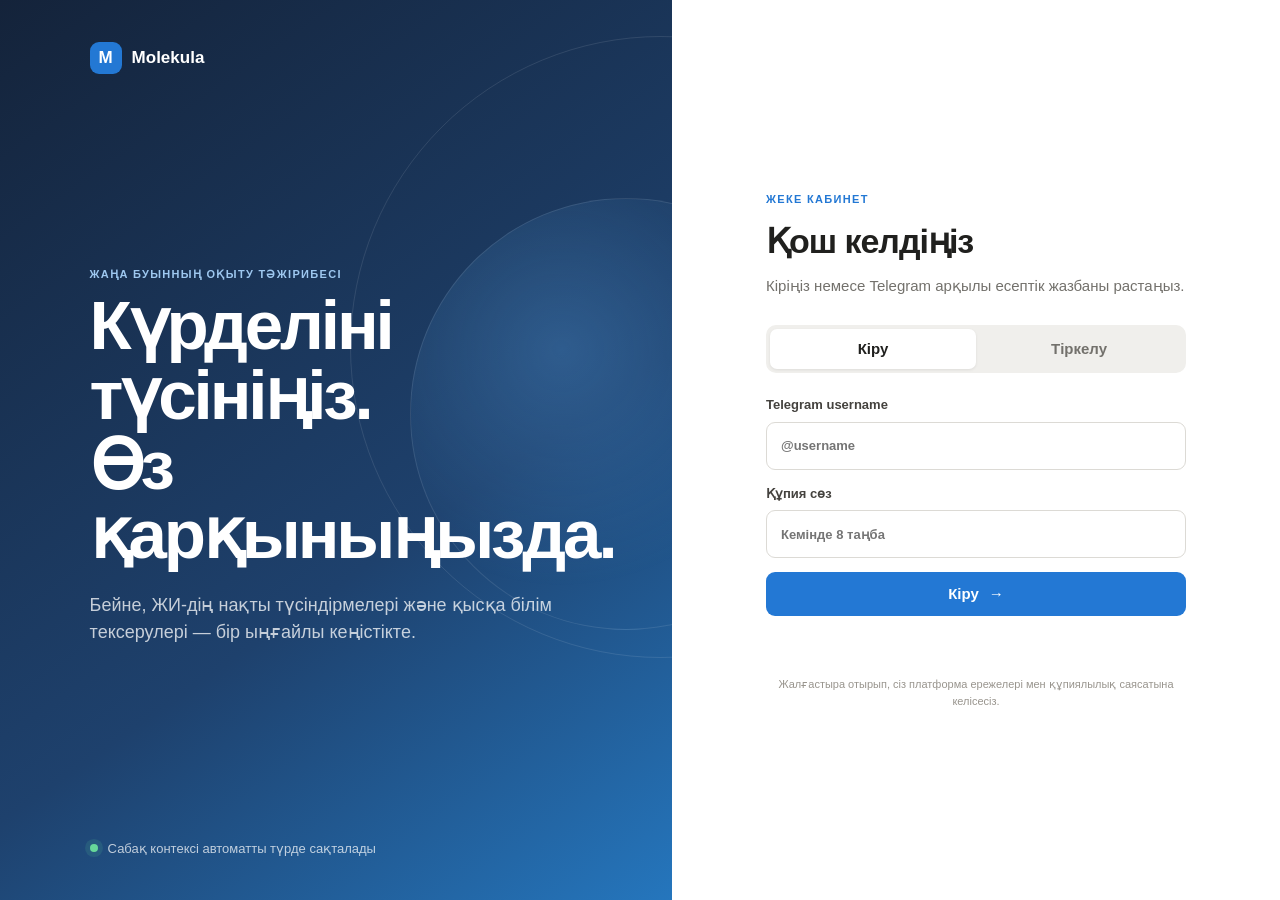
==== index.html @ 889ff163 "Integrate lesson tools into Molekula - lesson.html + js/player.js: 'Сабақ құралдары' panel under the" ====
<!doctype html>
<html lang="kk">
<head>
  <meta charset="utf-8">
  <meta name="viewport" content="width=device-width, initial-scale=1">
  <title>Кіру — Molekula</title>
  <link rel="stylesheet" href="css/style.css">
</head>
<body class="auth-page">
  <main class="auth-shell">
    <section class="auth-story" aria-label="Платформа туралы">
      <a class="brand brand-light" href="#" aria-label="Molekula"><span class="brand-mark">M</span><span>Molekula</span></a>
      <div class="story-copy">
        <span class="eyebrow light">Жаңа буынның оқыту тәжірибесі</span>
        <h1>Күрделіні түсініңіз.<br>Өз қарқыныңызда.</h1>
        <p>Бейне, ЖИ-дің нақты түсіндірмелері және қысқа білім тексерулері — бір ыңғайлы кеңістікте.</p>
      </div>
      <div class="story-proof"><span class="proof-dot"></span><span>Сабақ контексі автоматты түрде сақталады</span></div>
    </section>

    <section class="auth-panel">
      <div class="auth-card">
        <div class="mobile-brand"><span class="brand-mark">M</span><b>Molekula</b></div>
        <span class="eyebrow">Жеке кабинет</span>
        <h2>Қош келдіңіз</h2>
        <p class="muted">Кіріңіз немесе Telegram арқылы есептік жазбаны растаңыз.</p>

        <div class="tabs" role="tablist">
          <button class="tab active" type="button" data-tab="login">Кіру</button>
          <button class="tab" type="button" data-tab="register">Тіркелу</button>
        </div>

        <form id="login-form" class="auth-form">
          <label>Telegram username<input name="username" autocomplete="username" placeholder="@username" required></label>
          <label>Құпия сөз<input name="password" type="password" autocomplete="current-password" placeholder="Кемінде 8 таңба" required></label>
          <button class="button primary wide" type="submit">Кіру <span>→</span></button>
        </form>

        <form id="register-form" class="auth-form hidden">
          <div class="telegram-step">
            <span class="step-index">1</span>
            <div><b>Telegram-ботты ашыңыз</b><p>Бот сізді көруі үшін Start батырмасын басыңыз.</p></div>
          </div>
          <a class="button telegram wide" id="telegram-link" href="#" target="_blank" rel="noreferrer">Telegram-ботты ашу</a>
          <label>Telegram username<input name="username" autocomplete="username" placeholder="@username" required></label>
          <button id="request-code" class="button secondary wide" type="button">Telegram арқылы код алу</button>
          <div id="verify-fields" class="hidden">
            <label>Растау коды<input name="code" inputmode="numeric" maxlength="6" placeholder="000000"></label>
            <label>Құпия сөз ойлап табыңыз<input name="password" type="password" autocomplete="new-password" minlength="8" placeholder="Кемінде 8 таңба"></label>
            <button class="button primary wide" type="submit">Тіркелгі жасау <span>→</span></button>
          </div>
        </form>
        <div id="auth-status" class="status" role="status" aria-live="polite"></div>
        <p class="fineprint">Жалғастыра отырып, сіз платформа ережелері мен құпиялылық саясатына келісесіз.</p>
      </div>
    </section>
  </main>
  <script src="js/config.js"></script>
  <script src="js/api.js"></script>
  <script>
    if (getToken()) location.replace('lesson.html');
    document.querySelector('#telegram-link').href = window.APP_CONFIG.apiBase + '/telegram';
    let regToken = null;
    const statusBox = document.querySelector('#auth-status');
    const setStatus = (text, kind='') => { statusBox.textContent = text; statusBox.className = `status ${kind}`; };
    document.querySelectorAll('.tab').forEach(tab => tab.addEventListener('click', () => {
      document.querySelectorAll('.tab').forEach(x => x.classList.toggle('active', x === tab));
      document.querySelector('#login-form').classList.toggle('hidden', tab.dataset.tab !== 'login');
      document.querySelector('#register-form').classList.toggle('hidden', tab.dataset.tab !== 'register');
      setStatus('');
    }));
    const enter = (data) => { setToken(data.token); location.href = 'lesson.html'; };
    document.querySelector('#login-form').addEventListener('submit', async e => {
      e.preventDefault(); setStatus('Кіру жүріп жатыр…');
      const f = new FormData(e.currentTarget);
      try { enter(await apiFetch('/api/auth/login', {method:'POST', body:Object.fromEntries(f)})); }
      catch (err) { setStatus(err.message, 'error'); }
    });
    document.querySelector('#request-code').addEventListener('click', async () => {
      const username = document.querySelector('#register-form [name="username"]').value;
      setStatus('Код жіберіліп жатыр…');
      try {
        const d = await apiFetch('/api/auth/request-code', {method:'POST', body:{username}});
        regToken = d.reg_token;
        document.querySelector('#verify-fields').classList.remove('hidden'); setStatus(d.message, 'success');
      } catch (err) { setStatus(err.message, 'error'); }
    });
    document.querySelector('#register-form').addEventListener('submit', async e => {
      e.preventDefault(); setStatus('Тіркелгі жасалып жатыр…');
      const f = new FormData(e.currentTarget);
      try { enter(await apiFetch('/api/auth/register', {method:'POST', body:{...Object.fromEntries(f), reg_token: regToken}})); }
      catch (err) { setStatus(err.message, 'error'); }
    });
  </script>
</body>
</html>
---- css/style.css ----
:root {
    --ink: #20201e;
    --muted: #73716c;
    --canvas: #f7f7f5;
    --surface: #fff;
    --line: #e8e7e3;
    --blue: #2378d4;
    --blue-soft: #eaf3fb;
    --green: #3d9368;
    --orange: #c86f2b;
    --orange-soft: #fff2e7;
    --navy: #182840;
    --shadow:
        0 1px 2px rgba(20, 20, 18, 0.04), 0 14px 40px rgba(20, 20, 18, 0.06);
    --radius: 12px;
}
* {
    box-sizing: border-box;
}
html {
    scroll-behavior: smooth;
}
body {
    margin: 0;
    color: var(--ink);
    background: var(--canvas);
    font:
        15px/1.5 Arial,
        sans-serif;
}
button,
input,
textarea {
    font: inherit;
}
button,
a {
    touch-action: manipulation;
}
button:focus-visible,
a:focus-visible,
input:focus-visible,
textarea:focus-visible {
    outline: 3px solid rgba(35, 120, 212, 0.25);
    outline-offset: 2px;
}
.hidden {
    display: none !important;
}
.muted {
    color: var(--muted);
}
.eyebrow {
    display: block;
    margin-bottom: 8px;
    color: var(--blue);
    font-size: 11px;
    font-weight: 700;
    letter-spacing: 0.12em;
    text-transform: uppercase;
}
.eyebrow.light {
    color: #9ec8f0;
}
.brand {
    display: flex;
    align-items: center;
    gap: 10px;
    color: var(--ink);
    font-size: 17px;
    font-weight: 700;
    text-decoration: none;
}
.brand-light {
    color: #fff;
}
.brand-mark {
    display: grid;
    width: 32px;
    height: 32px;
    place-items: center;
    border-radius: 9px;
    background: var(--blue);
    color: #fff;
    font-weight: 800;
}
.button {
    min-height: 44px;
    padding: 0 18px;
    border: 1px solid transparent;
    border-radius: 9px;
    display: inline-flex;
    align-items: center;
    justify-content: center;
    gap: 10px;
    color: var(--ink);
    background: #fff;
    font-weight: 700;
    text-decoration: none;
    cursor: pointer;
    transition: 0.18s ease;
}
.button:hover {
    transform: translateY(-1px);
}
.button.primary {
    background: var(--blue);
    color: #fff;
}
.button.secondary {
    border-color: var(--line);
    background: #fff;
}
.button.telegram {
    background: #eaf5fc;
    color: #1879b5;
}
.button.attention {
    background: var(--orange-soft);
    color: #9b4e16;
}
.button.wide {
    width: 100%;
}
.icon-button {
    width: 44px;
    height: 44px;
    border: 0;
    border-radius: 9px;
    background: transparent;
    color: var(--muted);
    cursor: pointer;
    font-size: 20px;
}
.icon-button:hover {
    background: #f0efec;
}
.auth-page {
    background: #fff;
}
.auth-shell {
    min-height: 100vh;
    display: grid;
    grid-template-columns: minmax(360px, 1.05fr) minmax(420px, 0.95fr);
}
.auth-story {
    position: relative;
    overflow: hidden;
    min-height: 100vh;
    padding: 42px 7vw;
    display: flex;
    flex-direction: column;
    justify-content: space-between;
    color: #fff;
    background: linear-gradient(145deg, #14233a 0%, #1e416d 60%, #2576bd 100%);
}
.auth-story:before,
.auth-story:after {
    content: "";
    position: absolute;
    border: 1px solid rgba(255, 255, 255, 0.1);
    border-radius: 50%;
}
.auth-story:before {
    width: 620px;
    height: 620px;
    right: -300px;
    top: 4%;
}
.auth-story:after {
    width: 430px;
    height: 430px;
    right: -170px;
    top: 22%;
    background: radial-gradient(
        circle at 35% 35%,
        rgba(101, 183, 255, 0.25),
        transparent 60%
    );
}
.story-copy {
    position: relative;
    z-index: 1;
    max-width: 630px;
}
.story-copy h1 {
    margin: 0 0 22px;
    font-size: clamp(44px, 5.4vw, 78px);
    line-height: 1.01;
    letter-spacing: -0.045em;
}
.story-copy p {
    max-width: 530px;
    margin: 0;
    color: rgba(255, 255, 255, 0.75);
    font-size: 18px;
}
.story-proof {
    position: relative;
    z-index: 1;
    display: flex;
    align-items: center;
    gap: 10px;
    color: rgba(255, 255, 255, 0.72);
    font-size: 13px;
}
.proof-dot {
    width: 8px;
    height: 8px;
    border-radius: 50%;
    background: #67d89a;
    box-shadow: 0 0 0 5px rgba(103, 216, 154, 0.12);
}
.auth-panel {
    display: grid;
    place-items: center;
    padding: 48px;
}
.auth-card {
    width: min(420px, 100%);
}
.mobile-brand {
    display: none;
}
.auth-card h2 {
    margin: 0;
    font-size: 34px;
    letter-spacing: -0.03em;
}
.auth-card > .muted {
    margin: 8px 0 28px;
}
.tabs {
    display: grid;
    grid-template-columns: 1fr 1fr;
    padding: 4px;
    margin-bottom: 22px;
    border-radius: 10px;
    background: #f0efec;
}
.tab {
    min-height: 40px;
    border: 0;
    border-radius: 7px;
    background: transparent;
    color: var(--muted);
    font-weight: 700;
    cursor: pointer;
}
.tab.active {
    background: #fff;
    color: var(--ink);
    box-shadow: 0 1px 3px rgba(0, 0, 0, 0.08);
}
.auth-form {
    display: grid;
    gap: 14px;
}
.auth-form label {
    display: grid;
    gap: 7px;
    color: #44423e;
    font-size: 13px;
    font-weight: 700;
}
.auth-form input {
    width: 100%;
    height: 48px;
    padding: 0 14px;
    border: 1px solid #dcdad5;
    border-radius: 9px;
    background: #fff;
}
.auth-form input:focus {
    border-color: var(--blue);
}
.telegram-step {
    display: flex;
    gap: 12px;
    padding: 14px;
    border: 1px solid var(--line);
    border-radius: 10px;
    background: #fafaf8;
}
.step-index {
    display: grid;
    flex: 0 0 28px;
    height: 28px;
    place-items: center;
    border-radius: 50%;
    background: var(--blue);
    color: #fff;
    font-weight: 700;
}
.telegram-step b {
    font-size: 13px;
}
.telegram-step p {
    margin: 2px 0 0;
    color: var(--muted);
    font-size: 12px;
}
.status {
    min-height: 24px;
    margin-top: 14px;
    font-size: 13px;
}
.status.error {
    color: #bd4439;
}
.status.success {
    color: var(--green);
}
.fineprint {
    margin: 22px 0 0;
    color: #99958e;
    font-size: 11px;
    text-align: center;
}
.topbar {
    position: sticky;
    z-index: 20;
    top: 0;
    height: 72px;
    padding: 0 28px;
    display: grid;
    grid-template-columns: 280px 1fr auto;
    align-items: center;
    border-bottom: 1px solid var(--line);
    background: rgba(255, 255, 255, 0.92);
    backdrop-filter: blur(14px);
}
.topbar-left {
    display: flex;
    align-items: center;
    gap: 10px;
}
#toggle-sidebar {
    flex-shrink: 0;
    font-size: 18px;
}
.course-title {
    display: flex;
    gap: 10px;
    align-items: center;
}
.course-title span {
    color: var(--muted);
}
.profile-menu {
    display: flex;
    align-items: center;
    gap: 10px;
}
.avatar {
    width: 38px;
    height: 38px;
    display: grid;
    place-items: center;
    overflow: hidden;
    border-radius: 10px;
    background: var(--blue-soft);
    color: var(--blue);
    font-weight: 800;
}
.avatar img {
    width: 100%;
    height: 100%;
    object-fit: cover;
}
.profile-copy {
    display: grid;
    min-width: 130px;
    font-size: 12px;
}
.profile-copy span {
    color: var(--muted);
}
.workspace {
    max-width: 1600px;
    min-height: calc(100vh - 72px);
    margin: auto;
    display: grid;
    grid-template-columns: 280px minmax(0, 1fr);
    transition: grid-template-columns 0.25s ease;
}
.workspace.sidebar-collapsed {
    grid-template-columns: 0px minmax(0, 1fr);
}
.sidebar {
    position: sticky;
    top: 72px;
    height: calc(100vh - 72px);
    padding: 30px 20px;
    overflow: hidden;
    border-right: 1px solid var(--line);
    background: #fbfbf9;
    transition:
        padding 0.2s ease,
        opacity 0.2s ease;
}
.workspace.sidebar-collapsed .sidebar {
    padding: 30px 0;
    border-right: 0;
    opacity: 0;
    pointer-events: none;
}
.sidebar-heading {
    display: grid;
    padding: 0 10px 18px;
}
.progress-track {
    height: 4px;
    margin: 0 10px 26px;
    overflow: hidden;
    border-radius: 4px;
    background: #e8e7e3;
}
.progress-track span {
    display: block;
    height: 100%;
    background: var(--blue);
}
.lesson-list {
    display: grid;
    gap: 6px;
}
.lesson-item {
    display: flex;
    gap: 12px;
    align-items: center;
    padding: 12px 10px;
    border-radius: 10px;
    color: var(--ink);
    text-decoration: none;
}
.lesson-item:hover {
    background: #f1f0ed;
}
.lesson-item.active {
    background: var(--blue-soft);
}
.lesson-item.locked {
    pointer-events: none;
    opacity: 0.48;
}
.lesson-number {
    display: grid;
    flex: 0 0 32px;
    height: 32px;
    place-items: center;
    border: 1px solid var(--line);
    border-radius: 9px;
    background: #fff;
    color: var(--muted);
    font-size: 12px;
    font-weight: 700;
}
.lesson-item.active .lesson-number {
    border-color: var(--blue);
    background: var(--blue);
    color: #fff;
}
.lesson-item span:last-child {
    display: grid;
    line-height: 1.3;
}
.lesson-item small {
    color: var(--muted);
    font-size: 10px;
    text-transform: uppercase;
    letter-spacing: 0.08em;
}
.lesson-item b {
    margin-top: 3px;
    font-size: 13px;
}
.sidebar-note {
    position: absolute;
    right: 20px;
    bottom: 24px;
    left: 20px;
    display: flex;
    gap: 10px;
    padding: 14px;
    border: 1px solid var(--line);
    border-radius: 10px;
    background: #fff;
}
.sidebar-note > span {
    color: var(--blue);
}
.sidebar-note p {
    display: grid;
    margin: 0;
    color: var(--muted);
    font-size: 12px;
}
.sidebar-note b {
    color: var(--ink);
}
.lesson-area {
    min-width: 0;
    padding: 34px clamp(24px, 4vw, 60px) 60px;
}
.lesson-head {
    display: flex;
    align-items: end;
    justify-content: space-between;
    gap: 24px;
    margin-bottom: 24px;
}
.lesson-head h1 {
    margin: 0;
    font-size: clamp(27px, 3vw, 38px);
    line-height: 1.15;
    letter-spacing: -0.035em;
}
.lesson-state {
    padding: 7px 10px;
    border-radius: 7px;
    background: #efeee9;
    color: var(--muted);
    font-size: 12px;
    font-weight: 700;
}
.lesson-state.passed {
    background: #e9f4ed;
    color: var(--green);
}
.learning-grid {
    display: grid;
    grid-template-columns: minmax(0, 1.65fr) minmax(330px, 0.75fr);
    gap: 18px;
    align-items: stretch;
}
.video-card,
.assistant-card,
.completion-card {
    border: 1px solid var(--line);
    border-radius: var(--radius);
    background: var(--surface);
    box-shadow: var(--shadow);
}
.video-card {
    overflow: hidden;
}
.video-frame {
    position: relative;
    aspect-ratio: 16/9;
    overflow: hidden;
    background: #111;
}
.video-frame iframe,
#player {
    width: 100%;
    height: 100%;
}
.video-loader {
    position: absolute;
    inset: 0;
    display: grid;
    place-content: center;
    gap: 10px;
    color: #bcbcbc;
    text-align: center;
    background: #111;
}
.video-loader span {
    width: 28px;
    height: 28px;
    margin: auto;
    border: 2px solid #555;
    border-top-color: #fff;
    border-radius: 50%;
    animation: spin 0.8s linear infinite;
}
.video-loader p {
    margin: 0;
    font-size: 12px;
}
.video-meta {
    min-height: 76px;
    padding: 14px 18px;
    display: flex;
    align-items: center;
    justify-content: space-between;
    border-bottom: 1px solid var(--line);
}
.video-meta > div {
    display: grid;
}
.video-meta b {
    font-size: 18px;
    font-variant-numeric: tabular-nums;
}
.video-meta span {
    color: var(--muted);
    font-size: 11px;
}
.assistant-card {
    min-height: 420px;
    display: flex;
    flex-direction: column;
    overflow: hidden;
}
.assistant-head {
    height: 72px;
    padding: 0 16px;
    display: flex;
    align-items: center;
    gap: 10px;
    border-bottom: 1px solid var(--line);
}
.ai-avatar {
    display: grid;
    width: 36px;
    height: 36px;
    place-items: center;
    border-radius: 10px;
    background: var(--navy);
    color: #fff;
}
.assistant-head > div:nth-child(2) {
    display: grid;
    flex: 1;
}
.assistant-head span {
    display: flex;
    align-items: center;
    gap: 5px;
    color: var(--muted);
    font-size: 10px;
}
.assistant-head i {
    width: 6px;
    height: 6px;
    border-radius: 50%;
    background: #52ac79;
}
.chat-box {
    flex: 1;
    min-height: 0;
    padding: 18px;
    overflow-y: auto;
    background: #fbfbfa;
}
.message {
    max-width: 88%;
    margin-bottom: 12px;
    padding: 12px 14px;
    border-radius: 10px;
    background: #fff;
    border: 1px solid var(--line);
}
.message.user {
    margin-left: auto;
    background: var(--blue);
    border-color: var(--blue);
    color: #fff;
}
.message.error {
    color: #b84338;
    background: #fff1ef;
}
.message p {
    margin: 3px 0 0;
    white-space: pre-wrap;
}
.message-label {
    font-size: 10px;
    font-weight: 700;
    letter-spacing: 0.06em;
    text-transform: uppercase;
    opacity: 0.6;
}
.suggestion {
    width: 100%;
    min-height: 44px;
    margin-top: 8px;
    padding: 0 12px;
    display: flex;
    align-items: center;
    justify-content: space-between;
    border: 1px solid var(--line);
    border-radius: 9px;
    background: #fff;
    color: #55524d;
    cursor: pointer;
    text-align: left;
}
.suggestion:hover {
    border-color: #b9d5ee;
}
.composer {
    margin: 12px;
    border: 1px solid #d9d8d3;
    border-radius: 10px;
    background: #fff;
}
.composer:focus-within {
    border-color: var(--blue);
    box-shadow: 0 0 0 3px rgba(35, 120, 212, 0.1);
}
.composer textarea {
    width: 100%;
    max-height: 120px;
    padding: 12px 12px 4px;
    resize: none;
    border: 0;
    outline: 0;
    background: transparent;
}
.composer-foot {
    padding: 4px 6px 6px 12px;
    display: flex;
    align-items: center;
    justify-content: space-between;
    color: var(--muted);
    font-size: 10px;
}
.send-button {
    width: 36px;
    height: 36px;
    border: 0;
    border-radius: 8px;
    background: var(--blue);
    color: #fff;
    cursor: pointer;
    font-size: 20px;
}
.completion-card {
    margin-top: 18px;
    padding: 26px 28px;
    display: flex;
    align-items: center;
    justify-content: space-between;
    gap: 24px;
}
.completion-card h2 {
    margin: 0;
    font-size: 23px;
}
.completion-card p {
    max-width: 620px;
    margin: 6px 0 0;
    color: var(--muted);
}
.modal {
    position: fixed;
    z-index: 100;
    inset: 0;
    padding: 24px;
    display: grid;
    place-items: center;
    background: rgba(15, 18, 22, 0.6);
    backdrop-filter: blur(6px);
}
.modal-card {
    width: min(720px, 100%);
    max-height: 90vh;
    overflow: auto;
    border-radius: 14px;
    background: #fff;
    box-shadow: 0 30px 100px rgba(0, 0, 0, 0.25);
}
.modal-head {
    position: sticky;
    z-index: 2;
    top: 0;
    padding: 20px 24px;
    display: flex;
    align-items: center;
    justify-content: space-between;
    border-bottom: 1px solid var(--line);
    background: #fff;
}
.modal-head h2 {
    margin: 0;
}
.test-content {
    padding: 24px;
}
.loading-state {
    padding: 56px 20px;
    color: var(--muted);
    text-align: center;
}
.question-card {
    padding: 20px 0;
    border-bottom: 1px solid var(--line);
}
.question-card h3 {
    margin: 0 0 14px;
    font-size: 16px;
}
.option {
    margin: 8px 0;
    padding: 11px 12px;
    display: flex;
    gap: 10px;
    border: 1px solid var(--line);
    border-radius: 9px;
    cursor: pointer;
}
.option:hover {
    background: #fafaf8;
}
.option input {
    accent-color: var(--blue);
}
.test-actions {
    padding-top: 22px;
    display: flex;
    justify-content: flex-end;
}
.result-score {
    padding: 26px;
    border-radius: 12px;
    background: var(--blue-soft);
    text-align: center;
}
.result-score strong {
    display: block;
    color: var(--blue);
    font-size: 48px;
}
.result-score.passed {
    background: #e9f4ed;
}
.result-score.passed strong {
    color: var(--green);
}
.review-item {
    padding: 14px 0;
    border-bottom: 1px solid var(--line);
}
.review-item a {
    color: var(--blue);
    font-weight: 700;
}
.review-item p {
    margin: 4px 0;
    color: var(--muted);
}
@keyframes spin {
    to {
        transform: rotate(360deg);
    }
}
@media (max-width: 1100px) {
    .workspace {
        grid-template-columns: 220px minmax(0, 1fr);
    }
    .topbar {
        grid-template-columns: 220px 1fr auto;
    }
    .learning-grid {
        grid-template-columns: 1fr;
    }
    .sidebar {
        padding-inline: 12px;
    }
}
@media (max-width: 760px) {
    .auth-shell {
        display: block;
    }
    .auth-story {
        display: none;
    }
    .auth-panel {
        min-height: 100vh;
        padding: 28px 20px;
    }
    .mobile-brand {
        margin-bottom: 48px;
        display: flex;
        align-items: center;
        gap: 10px;
    }
    .topbar {
        height: 64px;
        padding: 0 16px;
        grid-template-columns: 1fr auto;
    }
    .course-title,
    .profile-copy {
        display: none;
    }
    .workspace {
        display: block;
    }
    .sidebar {
        position: static;
        width: 100%;
        height: auto;
        max-height: 200px;
        padding: 14px 16px;
        border-right: 0;
        border-bottom: 1px solid var(--line);
        overflow-x: auto;
        transition:
            max-height 0.2s ease,
            padding 0.2s ease,
            opacity 0.2s ease;
    }
    .workspace.sidebar-collapsed .sidebar {
        max-height: 0;
        padding: 0 16px;
        border-bottom: 0;
        opacity: 0;
        pointer-events: none;
    }
    .sidebar-heading,
    .progress-track,
    .sidebar-note {
        display: none;
    }
    .lesson-list {
        display: flex;
    }
    .lesson-item {
        min-width: 200px;
    }
    .lesson-area {
        padding: 24px 16px 48px;
    }
    .lesson-head {
        align-items: start;
    }
    .lesson-state {
        display: none;
    }
    .learning-grid {
        gap: 14px;
    }
    .video-meta {
        align-items: stretch;
        gap: 12px;
        flex-direction: column;
    }
    .video-meta .button {
        width: 100%;
    }
    .assistant-card {
        height: min(65vh, 560px);
    }
    .completion-card {
        align-items: stretch;
        flex-direction: column;
        padding: 22px;
    }
    .modal {
        padding: 0;
        align-items: end;
    }
    .modal-card {
        width: 100%;
        max-height: 94vh;
        border-radius: 16px 16px 0 0;
    }
}
@media (prefers-reduced-motion: reduce) {
    * {
        scroll-behavior: auto !important;
        transition: none !important;
        animation-duration: 0.01ms !important;
    }
}
.message p ul,
.message p ol {
    margin: 6px 0 6px 20px;
    padding: 0;
}
.message p li {
    margin-bottom: 4px;
}
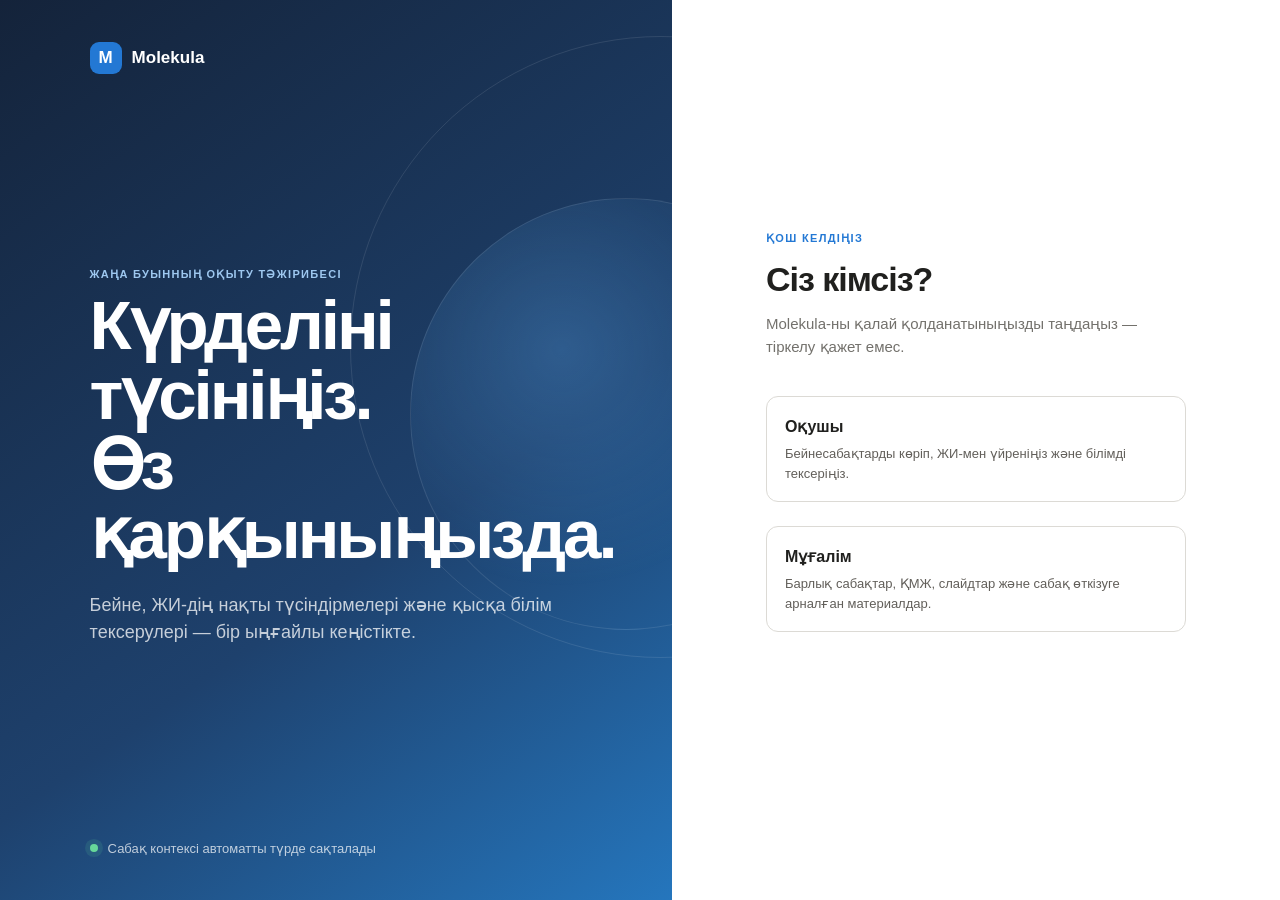
==== commit 429d4f5b: "Replace Telegram login and registration with a simple role choice The start page now only asks wheth" ====
--- a/index.html
+++ b/index.html
@@ -3,8 +3,8 @@
 <head>
   <meta charset="utf-8">
   <meta name="viewport" content="width=device-width, initial-scale=1">
-  <title>Кіру — Molekula</title>
-  <link rel="stylesheet" href="css/style.css">
+  <title>Molekula</title>
+  <link rel="stylesheet" href="css/style.css?v=5">
 </head>
 <body class="auth-page">
   <main class="auth-shell">
@@ -21,76 +21,24 @@
     <section class="auth-panel">
       <div class="auth-card">
         <div class="mobile-brand"><span class="brand-mark">M</span><b>Molekula</b></div>
-        <span class="eyebrow">Жеке кабинет</span>
-        <h2>Қош келдіңіз</h2>
-        <p class="muted">Кіріңіз немесе Telegram арқылы есептік жазбаны растаңыз.</p>
+        <span class="eyebrow">Қош келдіңіз</span>
+        <h2>Сіз кімсіз?</h2>
+        <p class="muted">Molekula-ны қалай қолданатыныңызды таңдаңыз — тіркелу қажет емес.</p>
 
-        <div class="tabs" role="tablist">
-          <button class="tab active" type="button" data-tab="login">Кіру</button>
-          <button class="tab" type="button" data-tab="register">Тіркелу</button>
+        <div class="auth-form role-options" role="group" aria-label="Рөлді таңдау">
+          <button class="role-option" type="button" data-role="student">
+            <span><b>Оқушы</b><small>Бейнесабақтарды көріп, ЖИ-мен үйреніңіз және білімді тексеріңіз.</small></span>
+          </button>
+          <button class="role-option" type="button" data-role="teacher">
+            <span><b>Мұғалім</b><small>Барлық сабақтар, ҚМЖ, слайдтар және сабақ өткізуге арналған материалдар.</small></span>
+          </button>
         </div>
-
-        <form id="login-form" class="auth-form">
-          <label>Telegram username<input name="username" autocomplete="username" placeholder="@username" required></label>
-          <label>Құпия сөз<input name="password" type="password" autocomplete="current-password" placeholder="Кемінде 8 таңба" required></label>
-          <button class="button primary wide" type="submit">Кіру <span>→</span></button>
-        </form>
-
-        <form id="register-form" class="auth-form hidden">
-          <div class="telegram-step">
-            <span class="step-index">1</span>
-            <div><b>Telegram-ботты ашыңыз</b><p>Бот сізді көруі үшін Start батырмасын басыңыз.</p></div>
-          </div>
-          <a class="button telegram wide" id="telegram-link" href="#" target="_blank" rel="noreferrer">Telegram-ботты ашу</a>
-          <label>Telegram username<input name="username" autocomplete="username" placeholder="@username" required></label>
-          <button id="request-code" class="button secondary wide" type="button">Telegram арқылы код алу</button>
-          <div id="verify-fields" class="hidden">
-            <label>Растау коды<input name="code" inputmode="numeric" maxlength="6" placeholder="000000"></label>
-            <label>Құпия сөз ойлап табыңыз<input name="password" type="password" autocomplete="new-password" minlength="8" placeholder="Кемінде 8 таңба"></label>
-            <button class="button primary wide" type="submit">Тіркелгі жасау <span>→</span></button>
-          </div>
-        </form>
         <div id="auth-status" class="status" role="status" aria-live="polite"></div>
-        <p class="fineprint">Жалғастыра отырып, сіз платформа ережелері мен құпиялылық саясатына келісесіз.</p>
       </div>
     </section>
   </main>
   <script src="js/config.js"></script>
-  <script src="js/api.js"></script>
-  <script>
-    if (getToken()) location.replace('lesson.html');
-    document.querySelector('#telegram-link').href = window.APP_CONFIG.apiBase + '/telegram';
-    let regToken = null;
-    const statusBox = document.querySelector('#auth-status');
-    const setStatus = (text, kind='') => { statusBox.textContent = text; statusBox.className = `status ${kind}`; };
-    document.querySelectorAll('.tab').forEach(tab => tab.addEventListener('click', () => {
-      document.querySelectorAll('.tab').forEach(x => x.classList.toggle('active', x === tab));
-      document.querySelector('#login-form').classList.toggle('hidden', tab.dataset.tab !== 'login');
-      document.querySelector('#register-form').classList.toggle('hidden', tab.dataset.tab !== 'register');
-      setStatus('');
-    }));
-    const enter = (data) => { setToken(data.token); location.href = 'lesson.html'; };
-    document.querySelector('#login-form').addEventListener('submit', async e => {
-      e.preventDefault(); setStatus('Кіру жүріп жатыр…');
-      const f = new FormData(e.currentTarget);
-      try { enter(await apiFetch('/api/auth/login', {method:'POST', body:Object.fromEntries(f)})); }
-      catch (err) { setStatus(err.message, 'error'); }
-    });
-    document.querySelector('#request-code').addEventListener('click', async () => {
-      const username = document.querySelector('#register-form [name="username"]').value;
-      setStatus('Код жіберіліп жатыр…');
-      try {
-        const d = await apiFetch('/api/auth/request-code', {method:'POST', body:{username}});
-        regToken = d.reg_token;
-        document.querySelector('#verify-fields').classList.remove('hidden'); setStatus(d.message, 'success');
-      } catch (err) { setStatus(err.message, 'error'); }
-    });
-    document.querySelector('#register-form').addEventListener('submit', async e => {
-      e.preventDefault(); setStatus('Тіркелгі жасалып жатыр…');
-      const f = new FormData(e.currentTarget);
-      try { enter(await apiFetch('/api/auth/register', {method:'POST', body:{...Object.fromEntries(f), reg_token: regToken}})); }
-      catch (err) { setStatus(err.message, 'error'); }
-    });
-  </script>
+  <script src="js/api.js?v=5"></script>
+  <script src="js/auth.js?v=5"></script>
 </body>
 </html>
--- a/css/style.css
+++ b/css/style.css
@@ -30,6 +30,7 @@
 }
 button,
 input,
+select,
 textarea {
     font: inherit;
 }
@@ -40,12 +41,31 @@
 button:focus-visible,
 a:focus-visible,
 input:focus-visible,
+select:focus-visible,
 textarea:focus-visible {
     outline: 3px solid rgba(35, 120, 212, 0.25);
     outline-offset: 2px;
 }
 .hidden {
     display: none !important;
+}
+.visually-hidden {
+    position: absolute;
+    width: 1px;
+    height: 1px;
+    padding: 0;
+    margin: -1px;
+    overflow: hidden;
+    clip-path: inset(50%);
+    white-space: nowrap;
+    border: 0;
+}
+button:disabled {
+    cursor: wait;
+    opacity: 0.65;
+}
+button:disabled:hover {
+    transform: none;
 }
 .muted {
     color: var(--muted);
@@ -256,6 +276,104 @@
     display: grid;
     gap: 14px;
 }
+.auth-form fieldset {
+    min-width: 0;
+    margin: 0;
+    padding: 0;
+    border: 0;
+}
+.role-options legend {
+    margin-bottom: 6px;
+    font-size: 21px;
+    font-weight: 700;
+    line-height: 1.3;
+}
+.role-intro {
+    margin: 0 0 16px;
+    color: #625f5a;
+    font-size: 13px;
+}
+.auth-form .role-option {
+    display: flex;
+    align-items: start;
+    gap: 12px;
+    margin-top: 10px;
+    padding: 18px;
+    border: 1px solid #dcdad5;
+    border-radius: var(--radius);
+    cursor: pointer;
+    transition: border-color 0.18s ease, background 0.18s ease;
+}
+button.role-option {
+    width: 100%;
+    margin: 0;
+    background: #fff;
+    color: inherit;
+    font: inherit;
+    text-align: left;
+}
+button.role-option:focus-visible {
+    outline: 3px solid var(--blue);
+    outline-offset: 3px;
+}
+button.role-option:disabled {
+    cursor: progress;
+    opacity: 0.6;
+}
+.role-option:hover {
+    border-color: var(--blue);
+}
+.role-option:has(input:checked) {
+    border-color: var(--blue);
+    background: var(--blue-soft);
+    box-shadow: inset 0 0 0 1px var(--blue);
+}
+.role-option:has(input:focus-visible) {
+    outline: 3px solid var(--blue);
+    outline-offset: 3px;
+}
+.auth-form .role-option input {
+    flex: 0 0 18px;
+    width: 18px;
+    height: 18px;
+    margin: 3px 0 0;
+    accent-color: var(--blue);
+}
+.role-option span {
+    display: grid;
+    gap: 5px;
+}
+.role-option b {
+    color: var(--ink);
+    font-size: 16px;
+}
+.role-option small {
+    color: #625f5a;
+    font-size: 13px;
+    font-weight: 400;
+    line-height: 1.5;
+}
+.selected-role {
+    display: flex;
+    justify-content: space-between;
+    align-items: center;
+    gap: 10px;
+    color: #625f5a;
+    font-size: 13px;
+}
+.selected-role b {
+    color: var(--ink);
+}
+.text-button {
+    min-height: 44px;
+    padding: 0 10px;
+    border: 0;
+    border-radius: 8px;
+    background: var(--blue-soft);
+    color: #175ca6;
+    font-weight: 700;
+    cursor: pointer;
+}
 .auth-form label {
     display: grid;
     gap: 7px;
@@ -392,6 +510,8 @@
     top: 72px;
     height: calc(100vh - 72px);
     padding: 30px 20px;
+    display: flex;
+    flex-direction: column;
     overflow: hidden;
     border-right: 1px solid var(--line);
     background: #fbfbf9;
@@ -423,7 +543,15 @@
 }
 .lesson-list {
     display: grid;
+    align-content: start;
     gap: 6px;
+    /* Список уроков прокручивается сам, заголовок и «Кеңес» остаются на месте. */
+    flex: 1 1 auto;
+    min-height: 0;
+    overflow-y: auto;
+    overscroll-behavior: contain;
+    margin-right: -8px;
+    padding-right: 8px;
 }
 .lesson-item {
     display: flex;
@@ -476,10 +604,8 @@
     font-size: 13px;
 }
 .sidebar-note {
-    position: absolute;
-    right: 20px;
-    bottom: 24px;
-    left: 20px;
+    flex: none;
+    margin-top: 16px;
     display: flex;
     gap: 10px;
     padding: 14px;
@@ -848,6 +974,550 @@
         transform: rotate(360deg);
     }
 }
+.materials-card {
+    margin-top: 24px;
+    padding: 28px;
+    border: 1px solid var(--line);
+    border-radius: var(--radius);
+    background: var(--surface);
+    box-shadow: var(--shadow);
+}
+.materials-heading {
+    display: flex;
+    align-items: center;
+    justify-content: space-between;
+    gap: 16px;
+}
+.materials-heading h2 {
+    margin: 0;
+    font-size: 23px;
+    letter-spacing: -0.02em;
+}
+.materials-heading p,
+.upload-heading p {
+    margin: 6px 0 0;
+    color: #625f5a;
+    font-size: 13px;
+}
+.material-count {
+    flex-shrink: 0;
+    padding: 6px 11px;
+    border-radius: 8px;
+    background: var(--blue-soft);
+    color: #175ca6;
+    font-size: 12px;
+    font-weight: 700;
+}
+.materials-status {
+    margin: 18px 0 0;
+    color: #625f5a;
+    font-size: 14px;
+}
+.materials-status:empty {
+    display: none;
+}
+.materials-status.error,
+.material-item-status.error {
+    color: #a3382e;
+}
+#retry-materials {
+    margin-top: 12px;
+}
+.materials-list {
+    display: grid;
+    gap: 22px;
+    margin-top: 24px;
+}
+.materials-list:empty {
+    margin-top: 0;
+}
+.material-group {
+    display: grid;
+    gap: 8px;
+}
+.material-group h3,
+.upload-heading h3 {
+    margin: 0 0 4px;
+    font-size: 15px;
+}
+.material-item {
+    display: grid;
+    grid-template-columns: auto minmax(0, 1fr) auto;
+    align-items: center;
+    gap: 8px 14px;
+    padding: 14px;
+    border: 1px solid var(--line);
+    border-radius: 10px;
+}
+.material-filetype {
+    display: grid;
+    width: 44px;
+    height: 50px;
+    place-items: center;
+    border: 1px solid #d3e3f1;
+    border-radius: 8px;
+    background: var(--blue-soft);
+    color: #175ca6;
+    font-size: 10px;
+    font-weight: 700;
+}
+.material-copy {
+    min-width: 0;
+}
+.material-copy h4 {
+    margin: 0;
+    font-size: 14px;
+    overflow-wrap: anywhere;
+}
+.material-copy p {
+    margin: 3px 0 0;
+    color: #625f5a;
+    font-size: 12px;
+    overflow-wrap: anywhere;
+}
+.material-actions {
+    display: flex;
+    gap: 8px;
+    flex-wrap: wrap;
+}
+.material-actions .button {
+    padding: 0 12px;
+    font-size: 12px;
+}
+.material-item-status {
+    grid-column: 2 / -1;
+    margin: 0;
+    color: #2c704d;
+    font-size: 12px;
+}
+.material-item-status:empty {
+    display: none;
+}
+.button.danger-quiet {
+    color: #a3382e;
+    background: #fff2f0;
+}
+.button.danger {
+    background: #a3382e;
+    color: #fff;
+}
+.delete-confirmation {
+    grid-column: 1 / -1;
+    padding: 14px;
+    border: 1px solid #eed0cb;
+    border-radius: 8px;
+    background: #fff8f7;
+}
+.delete-confirmation p {
+    margin: 0 0 12px;
+    font-size: 13px;
+    overflow-wrap: anywhere;
+}
+.materials-empty {
+    padding: 26px 20px;
+    border: 1px dashed #dcdad5;
+    border-radius: 10px;
+    background: var(--canvas);
+    text-align: center;
+}
+.materials-empty b {
+    font-size: 14px;
+}
+.materials-empty p {
+    max-width: 520px;
+    margin: 6px auto 0;
+    color: #625f5a;
+    font-size: 13px;
+}
+.material-upload {
+    margin-top: 24px;
+    padding-top: 22px;
+    border-top: 1px solid var(--line);
+}
+.upload-fields {
+    display: grid;
+    grid-template-columns: minmax(0, 1fr) minmax(180px, 0.65fr);
+    gap: 14px;
+    min-width: 0;
+    margin: 18px 0 0;
+    padding: 0;
+    border: 0;
+}
+.upload-fields label {
+    display: grid;
+    min-width: 0;
+    gap: 7px;
+    color: #44423e;
+    font-size: 13px;
+    font-weight: 700;
+}
+.upload-fields input,
+.upload-fields select {
+    width: 100%;
+    min-width: 0;
+    min-height: 46px;
+    padding: 10px 12px;
+    border: 1px solid #dcdad5;
+    border-radius: 8px;
+    color: var(--ink);
+    background: var(--surface);
+}
+.upload-fields input[type="file"] {
+    padding: 8px;
+    font-size: 12px;
+}
+.upload-fields input::file-selector-button {
+    min-height: 30px;
+    margin-right: 12px;
+    border: 0;
+    border-radius: 5px;
+    color: #175ca6;
+    background: var(--blue-soft);
+    cursor: pointer;
+}
+.upload-file,
+.upload-hint {
+    grid-column: 1 / -1;
+}
+.upload-hint {
+    margin: -6px 0 0;
+    color: #625f5a;
+    font-size: 12px;
+}
+#upload-material {
+    justify-self: start;
+}
+.material-upload .status:empty {
+    min-height: 0;
+    margin: 0;
+}
+/* ---------- Режим учителя ---------- */
+.role-badge {
+    padding: 5px 9px;
+    border-radius: 7px;
+    background: var(--orange-soft);
+    color: #9b4e16;
+    font-size: 11px;
+    font-weight: 700;
+    white-space: nowrap;
+}
+.teacher-actions {
+    display: flex;
+    flex-wrap: wrap;
+    gap: 10px;
+}
+.teacher-nav {
+    display: grid;
+    grid-template-columns: repeat(4, minmax(0, 1fr));
+    gap: 10px;
+    margin-bottom: 18px;
+}
+.teacher-nav a {
+    display: flex;
+    gap: 12px;
+    align-items: center;
+    padding: 12px 14px;
+    border: 1px solid var(--line);
+    border-radius: 10px;
+    background: var(--surface);
+    color: var(--ink);
+    text-decoration: none;
+    transition: border-color 0.15s, background 0.15s;
+}
+.teacher-nav a:hover {
+    border-color: var(--blue);
+    background: var(--blue-soft);
+}
+.teacher-nav a.disabled {
+    pointer-events: none;
+    opacity: 0.5;
+}
+.teacher-nav b {
+    display: grid;
+    flex: 0 0 30px;
+    height: 30px;
+    place-items: center;
+    border-radius: 8px;
+    background: var(--blue-soft);
+    color: var(--blue);
+    font-size: 13px;
+}
+.teacher-nav span {
+    display: grid;
+    min-width: 0;
+    font-size: 13px;
+    font-weight: 700;
+    line-height: 1.3;
+}
+.teacher-nav small {
+    overflow: hidden;
+    color: var(--muted);
+    font-size: 11px;
+    font-weight: 400;
+    text-overflow: ellipsis;
+    white-space: nowrap;
+}
+.teacher-mode #lesson-video,
+.teacher-mode #assistant,
+.teacher-mode #lesson-materials,
+.teacher-mode #lesson-tools {
+    scroll-margin-top: 90px;
+}
+.teacher-mode .lesson-item small {
+    text-transform: none;
+    letter-spacing: 0;
+    font-size: 11px;
+}
+.video-frame:fullscreen {
+    aspect-ratio: auto;
+}
+.share-card {
+    width: min(620px, 100%);
+}
+.share-body {
+    display: flex;
+    gap: 24px;
+    align-items: center;
+    padding: 24px;
+}
+.share-qr {
+    flex: none;
+    padding: 12px;
+    border: 1px solid var(--line);
+    border-radius: 12px;
+    background: #fff;
+    line-height: 0;
+}
+.share-qr svg {
+    width: 180px;
+    height: 180px;
+}
+.share-copy {
+    display: grid;
+    gap: 12px;
+    min-width: 0;
+}
+.share-copy p {
+    margin: 0;
+    color: #625f5a;
+    font-size: 14px;
+}
+.share-copy input {
+    width: 100%;
+    padding: 10px 12px;
+    border: 1px solid var(--line);
+    border-radius: 9px;
+    background: var(--canvas);
+    color: var(--ink);
+    font-size: 13px;
+}
+.share-copy small {
+    color: var(--muted);
+    font-size: 12px;
+}
+.share-status {
+    min-height: 1em;
+    color: var(--green) !important;
+    font-weight: 700;
+}
+/* ---------- Главная учителя ---------- */
+.dashboard {
+    max-width: 1280px;
+    margin: auto;
+    padding: 34px clamp(16px, 4vw, 60px) 60px;
+}
+.dashboard-hero {
+    display: flex;
+    align-items: center;
+    justify-content: space-between;
+    gap: 24px;
+    margin-bottom: 28px;
+    padding: 28px;
+    border: 1px solid var(--line);
+    border-radius: var(--radius);
+    background: var(--surface);
+    box-shadow: var(--shadow);
+}
+.dashboard-hero h1 {
+    margin: 0;
+    font-size: clamp(26px, 3vw, 34px);
+    letter-spacing: -0.03em;
+}
+.dashboard-hero p {
+    max-width: 560px;
+    margin: 8px 0 0;
+    color: #625f5a;
+}
+.dashboard-stats {
+    display: flex;
+    gap: 10px;
+}
+.dashboard-stats div {
+    display: grid;
+    min-width: 104px;
+    padding: 14px 16px;
+    border-radius: 10px;
+    background: var(--blue-soft);
+}
+.dashboard-stats b {
+    color: var(--blue);
+    font-size: 26px;
+    line-height: 1.1;
+}
+.dashboard-stats span {
+    color: #175ca6;
+    font-size: 12px;
+}
+.dashboard-heading {
+    display: flex;
+    align-items: center;
+    justify-content: space-between;
+    gap: 16px;
+    margin: 0 0 14px;
+}
+.dashboard-heading h2 {
+    margin: 0;
+    font-size: 22px;
+}
+.dashboard-filter {
+    display: flex;
+    align-items: center;
+    gap: 8px;
+    color: #625f5a;
+    font-size: 13px;
+    cursor: pointer;
+}
+.lesson-cards {
+    display: grid;
+    grid-template-columns: repeat(auto-fill, minmax(290px, 1fr));
+    gap: 14px;
+}
+.lesson-card {
+    display: flex;
+    flex-direction: column;
+    gap: 12px;
+    padding: 18px;
+    border: 1px solid var(--line);
+    border-radius: var(--radius);
+    background: var(--surface);
+    box-shadow: var(--shadow);
+}
+.lesson-card-head {
+    display: flex;
+    align-items: center;
+    gap: 10px;
+}
+.lesson-card-head small {
+    color: var(--muted);
+    font-size: 12px;
+}
+.lesson-card h3 {
+    margin: 0;
+    font-size: 17px;
+    line-height: 1.3;
+}
+.lesson-badges {
+    display: flex;
+    flex-wrap: wrap;
+    gap: 6px;
+}
+.badge {
+    padding: 3px 8px;
+    border-radius: 6px;
+    font-size: 11px;
+    font-weight: 700;
+}
+.material-badge {
+    background: #e9f4ed;
+    color: var(--green);
+}
+.tool-badge {
+    background: var(--orange-soft);
+    color: #9b4e16;
+}
+.muted-badge {
+    background: #efeee9;
+    color: var(--muted);
+}
+.lesson-card-actions {
+    display: flex;
+    gap: 8px;
+    margin-top: auto;
+}
+.lesson-card-actions .button {
+    flex: 1;
+    min-height: 40px;
+    padding: 0 12px;
+    font-size: 13px;
+}
+.dashboard-link {
+    flex: none;
+    margin: -10px 10px 16px;
+    color: var(--blue);
+    font-size: 13px;
+    font-weight: 700;
+    text-decoration: none;
+}
+.dashboard-link:hover {
+    text-decoration: underline;
+}
+/* ---------- Сыныптық тест ---------- */
+.class-test-card {
+    width: min(960px, 100%);
+}
+.class-test-tools {
+    display: flex;
+    flex-wrap: wrap;
+    align-items: center;
+    justify-content: end;
+    gap: 8px;
+}
+.class-test-tools .button {
+    min-height: 38px;
+    padding: 0 12px;
+    font-size: 13px;
+}
+.class-test-body,
+.class-test-answers {
+    padding: 24px 28px;
+    font-size: 18px;
+    line-height: 1.6;
+}
+.class-test-body ol,
+.class-test-body ul {
+    padding-left: 24px;
+}
+.class-test-answers {
+    border-top: 1px dashed var(--line);
+    background: #f4faf6;
+    font-size: 15px;
+}
+.class-test-answers h3 {
+    margin-top: 0;
+    color: var(--green);
+}
+@media print {
+    body.printing-test > *:not(#class-test-modal) {
+        display: none !important;
+    }
+    body.printing-test #class-test-modal {
+        position: static;
+        padding: 0;
+        background: none;
+        backdrop-filter: none;
+    }
+    body.printing-test .modal-card {
+        max-height: none;
+        overflow: visible;
+        box-shadow: none;
+    }
+    body.printing-test .class-test-tools {
+        display: none;
+    }
+    body.printing-test .class-test-answers {
+        break-before: page;
+    }
+}
 @media (max-width: 1100px) {
     .workspace {
         grid-template-columns: 220px minmax(0, 1fr);
@@ -860,6 +1530,9 @@
     }
     .sidebar {
         padding-inline: 12px;
+    }
+    .teacher-nav {
+        grid-template-columns: repeat(2, minmax(0, 1fr));
     }
 }
 @media (max-width: 760px) {
@@ -919,6 +1592,8 @@
     }
     .lesson-list {
         display: flex;
+        overflow-x: auto;
+        overflow-y: hidden;
     }
     .lesson-item {
         min-width: 200px;
@@ -931,6 +1606,67 @@
     }
     .lesson-state {
         display: none;
+    }
+    .lesson-head:has(.teacher-actions:not(.hidden)) {
+        flex-direction: column;
+        align-items: stretch;
+        gap: 14px;
+    }
+    .teacher-actions {
+        flex-direction: column-reverse;
+    }
+    .teacher-nav {
+        grid-template-columns: repeat(2, minmax(0, 1fr));
+        gap: 8px;
+    }
+    .teacher-nav a {
+        padding: 10px;
+        gap: 8px;
+    }
+    .teacher-nav b {
+        flex-basis: 26px;
+        height: 26px;
+    }
+    .role-badge {
+        display: none;
+    }
+    .dashboard-hero {
+        flex-direction: column;
+        align-items: stretch;
+        padding: 20px 16px;
+    }
+    .dashboard-stats div {
+        flex: 1;
+        min-width: 0;
+    }
+    .dashboard-heading {
+        align-items: start;
+        flex-direction: column;
+        gap: 8px;
+    }
+    .lesson-cards {
+        grid-template-columns: minmax(0, 1fr);
+    }
+    .modal-head:has(.class-test-tools) {
+        align-items: start;
+        flex-direction: column;
+        gap: 10px;
+    }
+    .class-test-tools {
+        justify-content: start;
+    }
+    .class-test-body,
+    .class-test-answers {
+        padding: 18px 16px;
+        font-size: 16px;
+    }
+    .share-body {
+        flex-direction: column;
+        align-items: stretch;
+        padding: 20px 16px;
+    }
+    .share-qr {
+        align-self: center;
     }
     .learning-grid {
         gap: 14px;
@@ -950,6 +1686,34 @@
         align-items: stretch;
         flex-direction: column;
         padding: 22px;
+    }
+    .materials-card {
+        padding: 20px 16px;
+    }
+    .materials-heading {
+        align-items: start;
+        flex-direction: column;
+        gap: 12px;
+    }
+    .material-item {
+        grid-template-columns: auto minmax(0, 1fr);
+        gap: 12px;
+        padding: 12px;
+    }
+    .material-item > .material-actions {
+        grid-column: 1 / -1;
+    }
+    .material-item > .material-actions .button:first-child {
+        flex: 1;
+    }
+    .material-item-status {
+        grid-column: 1 / -1;
+    }
+    .upload-fields {
+        grid-template-columns: minmax(0, 1fr);
+    }
+    #upload-material {
+        justify-self: stretch;
     }
     .modal {
         padding: 0;
